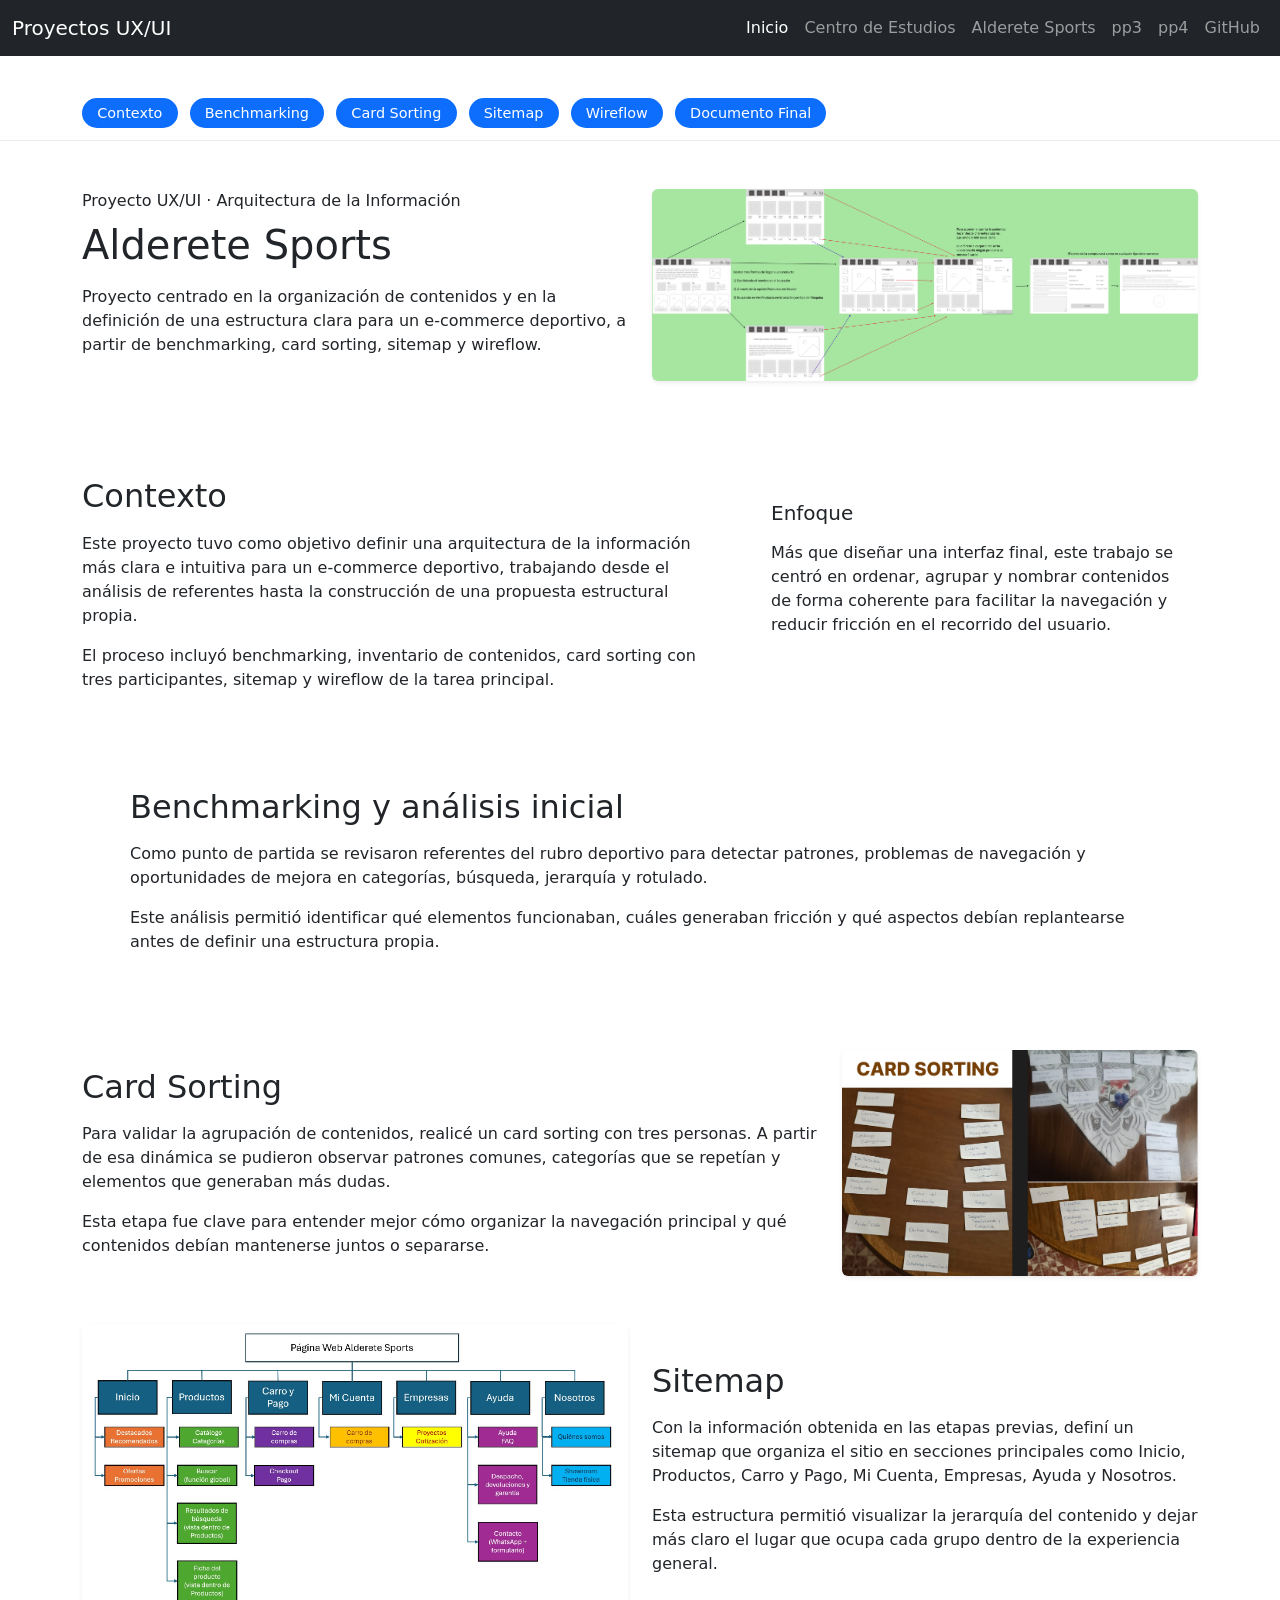
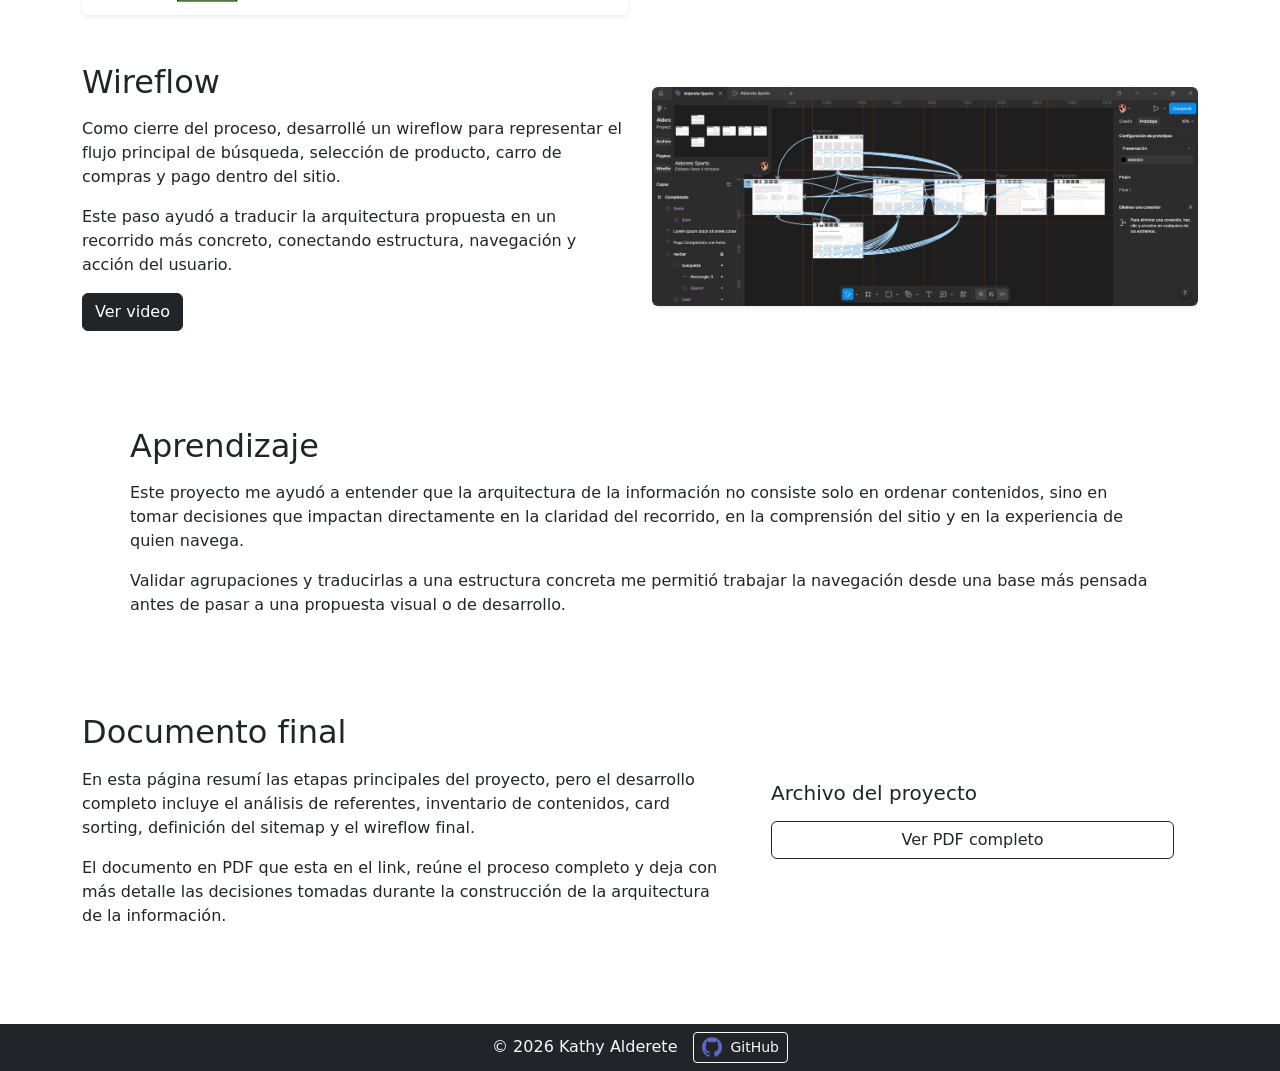
==== pages/alderete_sports.html @ 10eecabd "primer commit creando webs centro de estudio y sports" ====
<!DOCTYPE html>
<html lang="es">

<head>
    <meta charset="UTF-8">
    <meta name="viewport" content="width=device-width, initial-scale=1.0">
    <title>Proyectos UX/UI</title>
    <link href="https://cdn.jsdelivr.net/npm/bootstrap@5.0.2/dist/css/bootstrap.min.css" rel="stylesheet"
        integrity="sha384-EVSTQN3/azprG1Anm3QDgpJLIm9Nao0Yz1ztcQTwFspd3yD65VohhpuuCOmLASjC" crossorigin="anonymous">
    <link rel="preconnect" href="https://i.ytimg.com">
    <link rel="preconnect" href="https://www.youtube.com">
    <link rel="stylesheet" href="../assets/css/style.css">
</head>

<body>
    <!-- Navbar -->
    <nav class="navbar navbar-expand-lg navbar-dark bg-dark fixed-top">
        <div class="container-fluid">
            <!-- Izquierda -->
            <a class="navbar-brand" href="#">Proyectos UX/UI</a>
            <!-- Botón hamburguesa alineado a la derecha -->
            <button class="navbar-toggler" type="button" data-bs-toggle="collapse" data-bs-target="#navbarNav"
                aria-controls="navbarNav" aria-expanded="false" aria-label="Toggle navigation">
                <span class="navbar-toggler-icon"></span>
            </button>
            <!-- Menú alineado a la derecha al expandir -->
            <div class="collapse navbar-collapse" id="navbarNav">
                <ul class="navbar-nav ms-auto mb-2 mb-lg-0">
                    <li class="nav-item">
                        <a class="nav-link active" aria-current="#bienvenido" href="../index.html">Inicio</a>
                    </li>
                    <li class="nav-item">
                        <a class="nav-link" href="./centro_de_estudios_alderete.html">Centro de Estudios</a>
                    </li>
                    <li class="nav-item">
                        <a class="nav-link" href="./alderete_sports.html">Alderete Sports</a>
                    </li>
                    <li class="nav-item">
                        <a class="nav-link" href="#pp3">pp3</a>
                    </li>
                    <li class="nav-item">
                        <a class="nav-link" href="#pp4">pp4</a>
                    </li>
                    <li class="nav-item">
                        <!-- target="_blank" rel="noopener noreferrer" se uso para generar una página nueva con el enlace -->
                        <a class="nav-link" href="https://github.com/KathyAlde21" target="_blank"
                            rel="noopener noreferrer">GitHub</a>
                    </li>
                </ul>
            </div>
        </div>
    </nav>
    <div style="height: 56px;"></div> <!-- Espacio para navbar fija -->

    <!-- derivan a cada segmento, para facilitar al usuario la elección -->
    <section class="project-subnav">
        <div class="container">
            <nav class="project-meta" aria-label="Navegación interna del proyecto">
                <a href="#contexto" class="project-tag">Contexto</a>
                <a href="#benchmarking" class="project-tag">Benchmarking</a>
                <a href="#card-sorting" class="project-tag">Card Sorting</a>
                <a href="#sitemap" class="project-tag">Sitemap</a>
                <a href="#wireflow" class="project-tag">Wireflow</a>
                <a href="#documento-final" class="project-tag">Documento Final</a>
            </nav>
        </div>
    </section>

    <!-- Contenido principal del proyecto -->
    <main class="project-main">
        <!-- primer bloque => descripcin proyecto -->
        <section class="project-hero container py-5">
            <div class="row align-items-center g-4">
                <div class="col-12 col-lg-6">
                    <p class="project-kicker mb-2">Proyecto UX/UI · Arquitectura de la Información</p>
                    <h1 class="project-title mb-3">Alderete Sports</h1>
                    <p class="project-lead mb-4">
                        Proyecto centrado en la organización de contenidos y en la definición
                        de una estructura clara para un e-commerce deportivo, a partir de
                        benchmarking, card sorting, sitemap y wireflow.
                    </p>
                </div>
                <div class="col-12 col-lg-6">
                    <button type="button" class="image-button p-0 border-0 bg-transparent" data-bs-toggle="modal"
                        data-bs-target="#modalSitemapAldereteSports"
                        aria-label="Ampliar sitemap del proyecto Alderete Sports">
                        <img src="../assets/img/alderete_sports/prototipo_alderete_sports.png"
                            class="img-fluid rounded shadow-sm project-image"
                            alt="Sitemap del proyecto Alderete Sports">
                    </button>
                </div>
            </div>
        </section>

        <!-- segundo bloque => contexto -->
        <section id="contexto" class="project-overview container pb-5 pt-5">
            <div class="row g-4">
                <div class="col-12 col-lg-7">
                    <h2 class="section-title mb-3">Contexto</h2>
                    <p>
                        Este proyecto tuvo como objetivo definir una arquitectura de la información
                        más clara e intuitiva para un e-commerce deportivo, trabajando desde el análisis
                        de referentes hasta la construcción de una propuesta estructural propia.
                    </p>
                    <p class="mb-0">
                        El proceso incluyó benchmarking, inventario de contenidos, card sorting con
                        tres participantes, sitemap y wireflow de la tarea principal.
                    </p>
                </div>
                <div class="col-12 col-lg-5">
                    <div class="project-card p-4 h-100">
                        <h3 class="h5 mb-3">Enfoque</h3>
                        <p class="mb-0">
                            Más que diseñar una interfaz final, este trabajo se centró en ordenar,
                            agrupar y nombrar contenidos de forma coherente para facilitar la navegación
                            y reducir fricción en el recorrido del usuario.
                        </p>
                    </div>
                </div>
            </div>
        </section>

        <!-- tercer bloque => benchmarking -->
        <section id="benchmarking" class="project-moodboard container pb-5">
            <div class="project-highlight p-4 p-lg-5">
                <h2 class="section-title mb-3">Benchmarking y análisis inicial</h2>
                <p>
                    Como punto de partida se revisaron referentes del rubro deportivo para detectar
                    patrones, problemas de navegación y oportunidades de mejora en categorías, búsqueda,
                    jerarquía y rotulado.
                </p>
                <p class="mb-0">
                    Este análisis permitió identificar qué elementos funcionaban, cuáles generaban fricción
                    y qué aspectos debían replantearse antes de definir una estructura propia.
                </p>
            </div>
        </section>

        <!-- cuarto bloque => card sorting -->
        <section id="card-sorting" class="project-figma container pb-5">
            <div class="row align-items-center g-4">
                <div class="col-12 col-lg-8 order-2 order-lg-1">
                    <h2 class="section-title mb-3">Card Sorting</h2>
                    <p>
                        Para validar la agrupación de contenidos, realicé un card sorting con tres personas.
                        A partir de esa dinámica se pudieron observar patrones comunes, categorías que se
                        repetían y elementos que generaban más dudas.
                    </p>
                    <p class="mb-0">
                        Esta etapa fue clave para entender mejor cómo organizar la navegación principal y qué
                        contenidos debían mantenerse juntos o separarse.
                    </p>
                </div>

                <div class="col-12 col-lg-4 order-1 order-lg-2">
                    <button type="button" class="image-button p-0 border-0 bg-transparent" data-bs-toggle="modal"
                        data-bs-target="#modalCardSortingAldereteSports"
                        aria-label="Ampliar card sorting del proyecto Alderete Sports">
                        <img src="../assets/img/alderete_sports/card_sorting_alderete_sports.png"
                            class="img-fluid rounded shadow-sm project-image"
                            alt="Card sorting realizado para el proyecto Alderete Sports">
                    </button>
                </div>
            </div>
        </section>

        <!-- quinto bloque => sitemap -->
        <section id="sitemap" class="project-overview container pb-5">
            <div class="row align-items-center g-4">
                <div class="col-12 col-lg-6">
                    <button type="button" class="image-button p-0 border-0 bg-transparent" data-bs-toggle="modal"
                        data-bs-target="#modalSitemapAldereteSportsDos"
                        aria-label="Ampliar sitemap del proyecto Alderete Sports">
                        <img src="../assets/img/alderete_sports/alderete_sports.jpg"
                            class="img-fluid rounded shadow-sm project-image"
                            alt="Mapa de navegación del proyecto Alderete Sports">
                    </button>
                </div>
                <div class="col-12 col-lg-6">
                    <h2 class="section-title mb-3">Sitemap</h2>
                    <p>
                        Con la información obtenida en las etapas previas, definí un sitemap que organiza
                        el sitio en secciones principales como Inicio, Productos, Carro y Pago, Mi Cuenta,
                        Empresas, Ayuda y Nosotros.
                    </p>
                    <p class="mb-0">
                        Esta estructura permitió visualizar la jerarquía del contenido y dejar más claro
                        el lugar que ocupa cada grupo dentro de la experiencia general.
                    </p>
                </div>
            </div>
        </section>

        <!-- sexto bloque => wireflow -->
        <section id="wireflow" class="project-video container pb-5">
            <div class="row align-items-center g-4">
                <div class="col-12 col-lg-6">
                    <h2 class="section-title mb-3">Wireflow</h2>
                    <p>
                        Como cierre del proceso, desarrollé un wireflow para representar el flujo principal
                        de búsqueda, selección de producto, carro de compras y pago dentro del sitio.
                    </p>
                    <p>
                        Este paso ayudó a traducir la arquitectura propuesta en un recorrido más concreto,
                        conectando estructura, navegación y acción del usuario.
                    </p>

                    <a class="btn btn-dark" href="../assets/video/alderete_sports/prototipo_alderete_sports.mp4"
                        target="_blank" rel="noopener noreferrer">Ver video</a>
                </div>
                <div class="col-12 col-lg-6">
                    <div class="video-preview">
                        <button type="button" class="image-button p-0 border-0 bg-transparent" data-bs-toggle="modal"
                            data-bs-target="#modalWireflowAldereteSports"
                            aria-label="Ampliar wireflow del proyecto Alderete Sports">
                            <img src="../assets/img/alderete_sports/figma_alderete_sports.jpg"
                                class="img-fluid rounded shadow-sm"
                                alt="Vista previa del wireflow del proyecto Alderete Sports">
                        </button>
                    </div>
                </div>

            </div>
        </section>

        <!-- séptimo bloque => cierre -->
        <section id="cierre" class="project-learning container pb-5">
            <div class="project-highlight p-4 p-lg-5">
                <h2 class="section-title mb-3">Aprendizaje</h2>
                <p>
                    Este proyecto me ayudó a entender que la arquitectura de la información no consiste solo
                    en ordenar contenidos, sino en tomar decisiones que impactan directamente en la claridad
                    del recorrido, en la comprensión del sitio y en la experiencia de quien navega.
                </p>
                <p class="mb-0">
                    Validar agrupaciones y traducirlas a una estructura concreta me permitió trabajar la
                    navegación desde una base más pensada antes de pasar a una propuesta visual o de desarrollo.
                </p>
            </div>
        </section>

        <!-- octavo bloque => Documento final PDF -->
        <section id="documento-final" class="project-closing container pb-5">
            <div class="row align-items-center g-4">
                <div class="col-12 col-lg-7">
                    <h2 class="section-title mb-3">Documento final</h2>
                    <p>
                        En esta página resumí las etapas principales del proyecto, pero el desarrollo
                        completo incluye el análisis de referentes, inventario de contenidos, card sorting,
                        definición del sitemap y el wireflow final.
                    </p>
                    <p class="mb-0">
                        El documento en PDF que esta en el link, reúne el proceso completo y deja con más detalle las decisiones
                        tomadas durante la construcción de la arquitectura de la información.
                    </p>
                </div>
                <div class="col-12 col-lg-5">
                    <div class="project-card p-4 h-100 d-flex flex-column justify-content-center">
                        <h3 class="h5 mb-3">Archivo del proyecto</h3>
                        <a class="btn btn-outline-dark"
                            href="../assets/docs/alderete_sports/Modulo_4_Arquitectura_de_la_Informacin.pdf"
                            target="_blank" rel="noopener noreferrer">
                            Ver PDF completo
                        </a>
                    </div>
                </div>
            </div>
        </section>

        <!-- INICIO MODALES IMAGENES => para ampliar las imágenes sin salir de la web -->
        <section>
            <!-- Modal Mapa del Sitio diseño Figma -->
            <div class="modal fade" id="modalSitemapAldereteSports" tabindex="-1"
                aria-labelledby="modalSitemapAldereteSportsLabel" aria-hidden="true">
                <div class="modal-dialog modal-lg modal-dialog-centered">
                    <div class="modal-content">
                        <div class="modal-header">
                            <h5 class="modal-title" id="modalSitemapAldereteSportsLabel">Sitemap del proyecto Alderete
                                Sports</h5>
                            <button type="button" class="btn-close" data-bs-dismiss="modal"
                                aria-label="Cerrar"></button>
                        </div>
                        <div class="modal-body">
                            <img src="../assets/img/alderete_sports/prototipo_alderete_sports.png" class="img-fluid"
                                alt="Sitemap del proyecto Alderete Sports">
                        </div>
                    </div>
                </div>
            </div>
            <!-- Modal Card Sorting -->
            <div class="modal fade" id="modalCardSortingAldereteSports" tabindex="-1"
                aria-labelledby="modalCardSortingAldereteSportsLabel" aria-hidden="true">
                <div class="modal-dialog modal-lg modal-dialog-centered">
                    <div class="modal-content">
                        <div class="modal-header">
                            <h5 class="modal-title" id="modalCardSortingAldereteSportsLabel">Card Sorting del proyecto
                                Alderete Sports</h5>
                            <button type="button" class="btn-close" data-bs-dismiss="modal"
                                aria-label="Cerrar"></button>
                        </div>
                        <div class="modal-body
">
                            <img src="../assets/img/alderete_sports/card_sorting_alderete_sports.png" class="img-fluid"
                                alt="Card Sorting del proyecto Alderete Sports">
                        </div>
                    </div>
                </div>
            </div>
            <!-- Modal estructura de navegación -->
            <div class="modal fade" id="modalSitemapAldereteSportsDos" tabindex="-1"
                aria-labelledby="modalSitemapAldereteSportsDosLabel" aria-hidden="true">
                <div class="modal-dialog modal-lg modal-dialog-centered">
                    <div class="modal-content">
                        <div class="modal-header">
                            <h5 class="modal-title" id="modalSitemapAldereteSportsDosLabel">Sitemap del proyecto
                                Alderete Sports</h5>
                            <button type="button" class="btn-close" data-bs-dismiss="modal"
                                aria-label="Cerrar"></button>
                        </div>
                        <div class="modal-body
">
                            <img src="../assets/img/alderete_sports/alderete_sports.jpg" class="img-fluid"
                                alt="Sitemap del proyecto Alderete Sports">
                        </div>
                    </div>
                </div>
            </div>
            <!-- Modal Wireflow -->
            <div class="modal fade" id="modalWireflowAldereteSports" tabindex="-1"
                aria-labelledby="modalWireflowAldereteSportsLabel" aria-hidden="true">
                <div class="modal-dialog modal-lg modal-dialog-centered">
                    <div class="modal-content">
                        <div class="modal-header">
                            <h5 class="modal-title" id="modalWireflowAldereteSportsLabel">Wireflow del proyecto Alderete
                                Sports</h5>
                            <button type="button" class="btn-close" data-bs-dismiss="modal"
                                aria-label="Cerrar"></button>
                        </div>
                        <div class="modal-body">
                            <img src="../assets/img/alderete_sports/figma_alderete_sports.jpg" class="img-fluid"
                                alt="Wireflow del proyecto Alderete Sports">
                        </div>
                    </div>
                </div>
            </div>
        </section>
        <!-- FIN TODOS LOS MODALES DE LAS IMAGENES -->
    </main>
    <br><br>

    <!-- Footer -->
    <footer class="bg-dark text-light mt-auto">
        <div class="container py-2">
            <div class="d-flex justify-content-center align-items-center gap-3 flex-wrap">
                <p class="mb-0">&copy; 2026 Kathy Alderete</p>
                <a class="btn btn-outline-light btn-sm d-flex align-items-center gap-2"
                    href="https://github.com/KathyAlde21" target="_blank" rel="noopener">
                    <img src="../assets/img/github.png" alt="GitHub Logo" width="20" height="20" class="icon-github"
                        loading="lazy">
                    <span>GitHub</span>
                </a>
            </div>
        </div>
    </footer>

    <!-- Bootstrap JS y dependencias -->
    <script src="https://cdn.jsdelivr.net/npm/@popperjs/core@2.9.2/dist/umd/popper.min.js"
        integrity="sha384-IQsoLXl5PILFhosVNubq5LC7Qb9DXgDA9i+tQ8Zj3iwWAwPtgFTxbJ8NT4GN1R8p"
        crossorigin="anonymous"></script>
    <script src="https://cdn.jsdelivr.net/npm/bootstrap@5.0.2/dist/js/bootstrap.min.js"
        integrity="sha384-cVKIPhGWiC2Al4u+LWgxfKTRIcfu0JTxR+EQDz/bgldoEyl4H0zUF0QKbrJ0EcQF"
        crossorigin="anonymous"></script>
    <!-- Script principal -->
    <script defer src="../assets/js/script.js"></script>
</body>

</html>
---- assets/css/style.css ----
/* ================================================================= */
/* ESTILOS INDEX */
/* ================================================================= */



/* ================================================================= */
/* ESTILOS WEB CENTRO DE ESTUDIOS ALDERETE */
/* ================================================================= */
/* -- estilo tags -- */
.project-tag {
    margin-top: 30px;
    display: inline-block;
    padding: .5rem .95rem;
    border-radius: 999px;
    background-color: #0d6efd;
    color: #fff;
    text-decoration: none;
    font-size: .9rem;
    line-height: 1;
    transition: background-color .2s ease, transform .2s ease;
}

.project-tag:visited {
    color: #fff;
}

.project-tag:hover,.project-tag:focus,.project-tag:active {
    background-color: #0d6efd;
    color: #fff;
    text-decoration: none;
    transform: translateY(-1px);
}

.project-tag:focus-visible {
    outline: 3px solid rgba(13, 110, 253, 0.35);
    outline-offset: 3px;
}

/* -- para imagenes de la pagina centro de estudios -- */
.image-button {
    cursor: zoom-in;
    width: 100%;
}

.project-image {
    transition: transform .25s ease, box-shadow .25s ease;
}

.image-button:hover .project-image {
    transform: scale(1.01);
}

.image-button:focus-visible {
    outline: 3px solid #0d6efd;
    outline-offset: 6px;
    border-radius: 12px;
}

.project-meta {
    display: flex;
    flex-wrap: wrap;
    gap: .75rem;
}

.project-tag {
    display: inline-block;
    padding: .5rem .95rem;
    border-radius: 999px;
    background-color: #0d6efd;
    color: #fff;
    text-decoration: none;
    font-size: .9rem;
    line-height: 1;
    transition: background-color .2s ease, transform .2s ease;
}

.project-tag:hover {
    background-color: #0b5ed7;
    transform: translateY(-1px);
}

.project-tag:focus-visible {
    outline: 3px solid rgba(13, 110, 253, 0.35);
    outline-offset: 3px;
}

/* ================================================================= */
/* ESTILOS WEB ALDERETE SPORTS */
/* ================================================================= */
.project-subnav {
    position: sticky;
    top: 56px;
    z-index: 1020;
    background-color: #fff;
    border-bottom: 1px solid #e9ecef;
    padding: .75rem 0;
    width: 100%;
}
/* -- reutilizo estilos de tags del proyecto centro de estudios -- */
/* .project-meta {
    display: flex;
    flex-wrap: wrap;
    gap: .75rem;
} */

section[id] {
    scroll-margin-top: 140px;
}
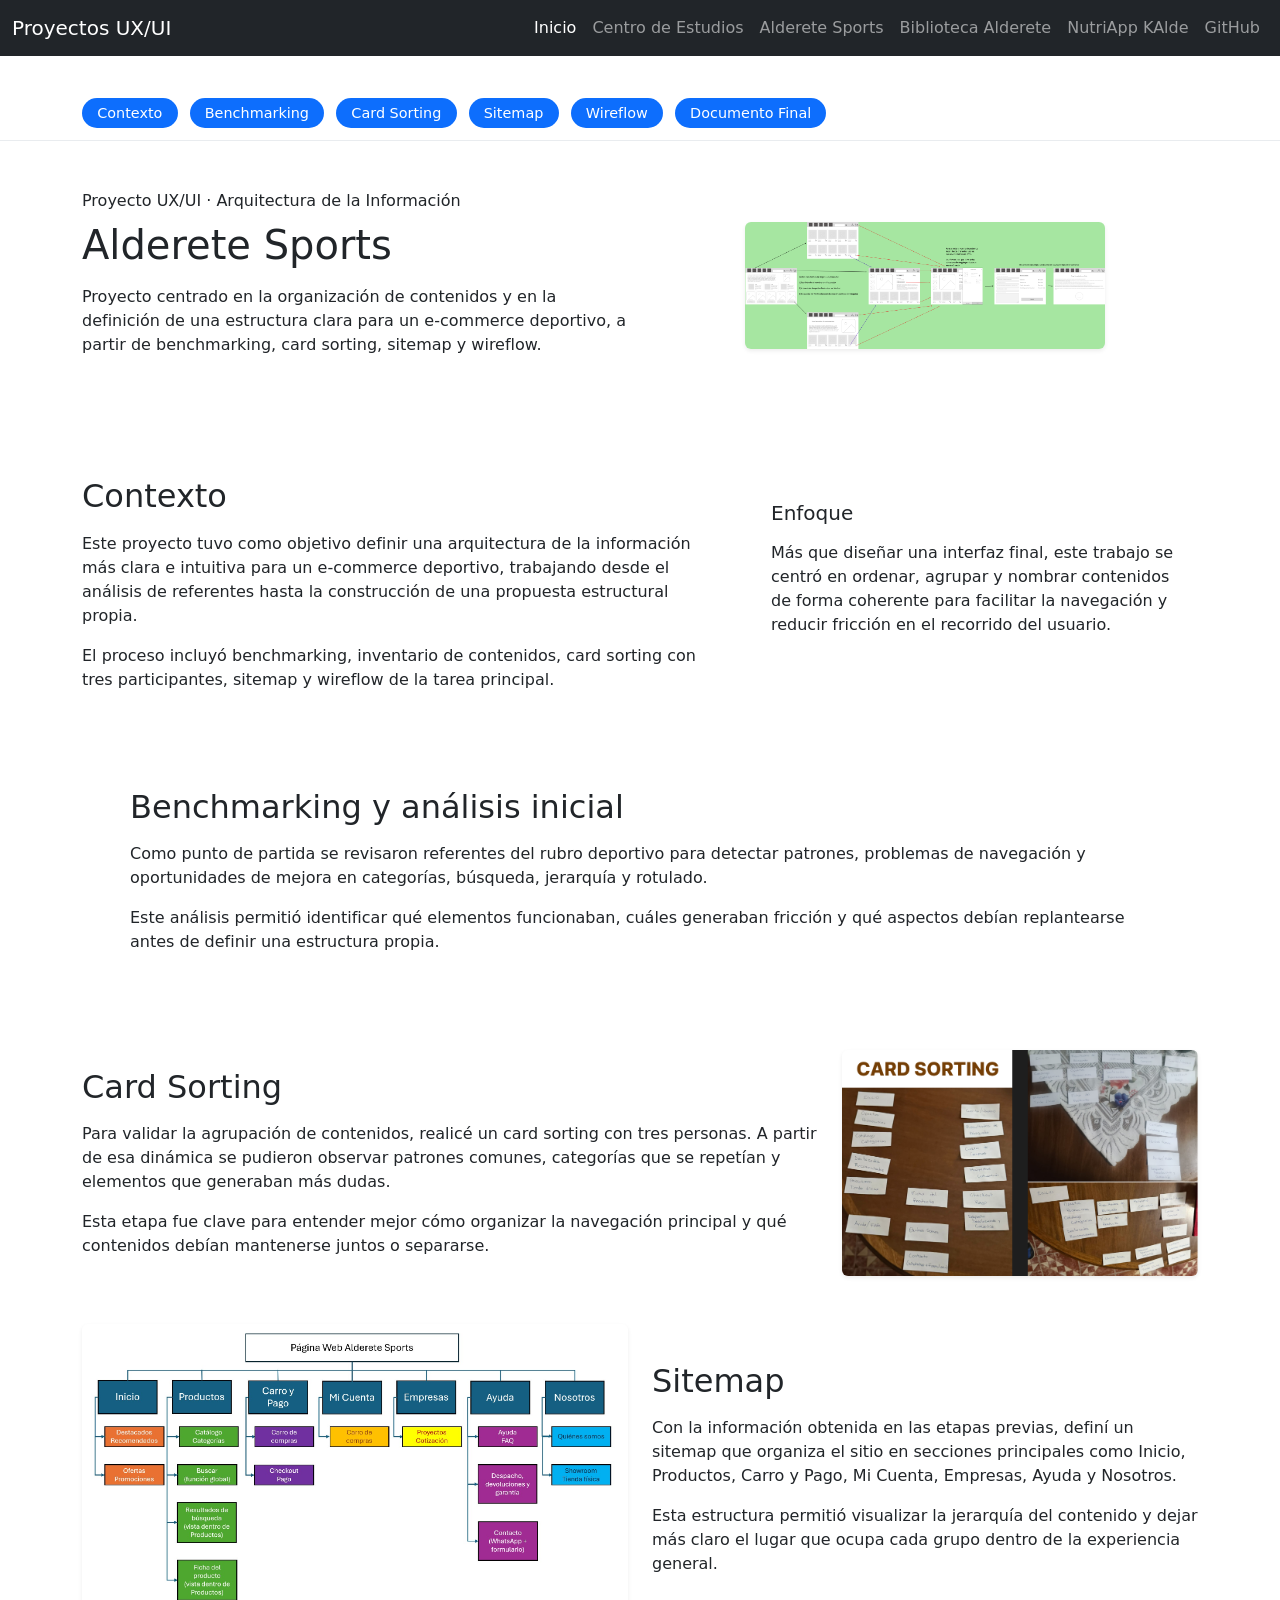
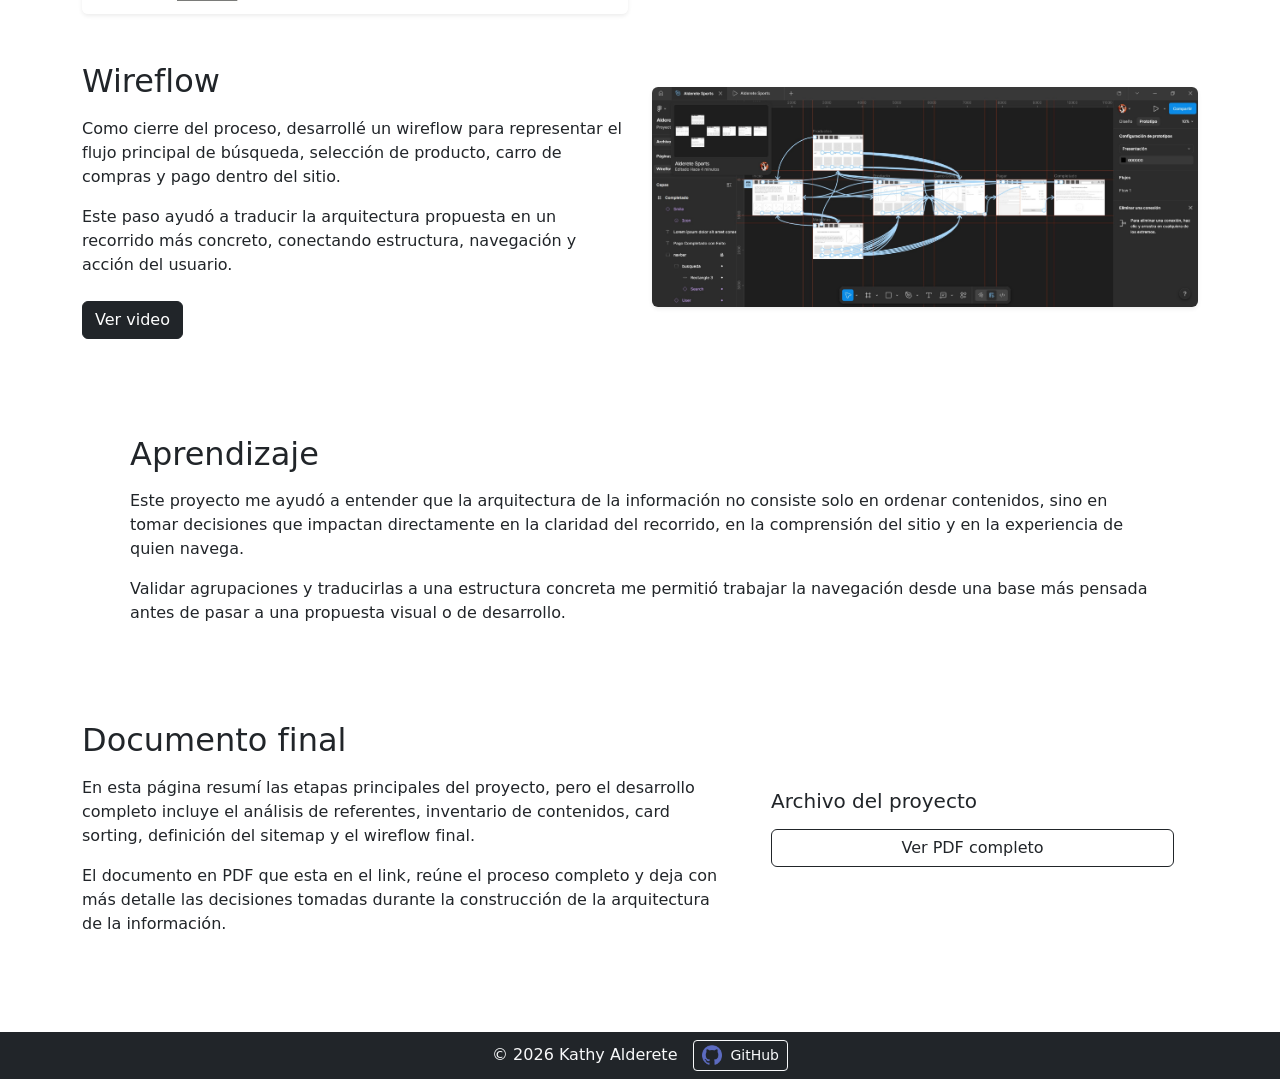
==== commit 100f8b6f: "creando paginas proyectos" ====
--- a/pages/alderete_sports.html
+++ b/pages/alderete_sports.html
@@ -36,10 +36,10 @@
                         <a class="nav-link" href="./alderete_sports.html">Alderete Sports</a>
                     </li>
                     <li class="nav-item">
-                        <a class="nav-link" href="#pp3">pp3</a>
-                    </li>
-                    <li class="nav-item">
-                        <a class="nav-link" href="#pp4">pp4</a>
+                        <a class="nav-link" href="./biblioteca_alderete.html">Biblioteca Alderete</a>
+                    </li>
+                    <li class="nav-item">
+                        <a class="nav-link" href="./nutriapp_kalde.html">NutriApp KAlde</a>
                     </li>
                     <li class="nav-item">
                         <!-- target="_blank" rel="noopener noreferrer" se uso para generar una página nueva con el enlace -->
@@ -258,7 +258,7 @@
                     <div class="project-card p-4 h-100 d-flex flex-column justify-content-center">
                         <h3 class="h5 mb-3">Archivo del proyecto</h3>
                         <a class="btn btn-outline-dark"
-                            href="../assets/docs/alderete_sports/Modulo_4_Arquitectura_de_la_Informacin.pdf"
+                            href="../assets/docs/alderete_sports/m4_arquitectura_de_la_informacion.pdf"
                             target="_blank" rel="noopener noreferrer">
                             Ver PDF completo
                         </a>
--- a/assets/css/style.css
+++ b/assets/css/style.css
@@ -1,8 +1,89 @@
 /* ================================================================= */
 /* ESTILOS INDEX */
 /* ================================================================= */
-
-
+.home-page {
+    background-color: #fff;
+}
+
+.home-kicker {
+    font-size: .95rem;
+    text-transform: uppercase;
+    letter-spacing: .05em;
+    color: #6c757d;
+}
+
+.home-title {
+    font-size: clamp(2rem, 4vw, 3.2rem);
+    line-height: 1.1;
+    margin: 0;
+}
+
+.home-lead {
+    font-size: 1.05rem;
+    color: #495057;
+    max-width: 60ch;
+}
+
+.home-section-title {
+    font-size: 1.75rem;
+    line-height: 1.2;
+    margin: 0;
+}
+
+.home-box {
+    height: 100%;
+    padding: 1.5rem;
+    border: 1px solid #e9ecef;
+    border-radius: 1rem;
+    background-color: #fff;
+    box-shadow: 0 .25rem .75rem rgba(0, 0, 0, .04);
+}
+
+.home-card {
+    height: 100%;
+    padding: 1rem;
+    border: 1px solid #e9ecef;
+    border-radius: 1rem;
+    background-color: #fff;
+    box-shadow: 0 .25rem .75rem rgba(0, 0, 0, .04);
+    display: flex;
+    flex-direction: column;
+}
+
+.home-card-image {
+    width: 100%;
+    height: 240px;
+    object-fit: cover;
+    display: block;
+    border-radius: .75rem;
+    margin-bottom: 1rem;
+    background-color: #f8f9fa;
+}
+
+.home-tags {
+    display: flex;
+    flex-wrap: wrap;
+    gap: .6rem;
+}
+
+.home-tag {
+    display: inline-block;
+    padding: .45rem .85rem;
+    border-radius: 999px;
+    background-color: #f5f5f5;
+    color: #333;
+    border: 1px solid #e2e2e2;
+    font-size: .9rem;
+    line-height: 1;
+}
+
+.home-card .btn {
+    margin-top: auto;
+}
+
+.home-repo .btn {
+    margin-top: .5rem;
+}
 
 /* ================================================================= */
 /* ESTILOS WEB CENTRO DE ESTUDIOS ALDERETE */
@@ -106,4 +187,84 @@
 
 section[id] {
     scroll-margin-top: 140px;
+}
+
+/* ================================================================= */
+/* ESTILOS WEB PROTOTIPO INTERACTIVO */
+/* ================================================================= */
+.img-pantallas {
+    width: 100%;
+    height: 400px;
+    object-fit: contain;
+    display: block;
+}
+
+.double-image-row {
+    display: grid;
+    grid-template-columns: repeat(2, 1fr);
+    gap: 1rem;
+    align-items: start;}
+
+.half-preview {
+    width: 100%;
+}
+
+.img-grillas-columnas {
+    width: 100%;
+    height: 240px;
+    object-fit: contain;
+    display: block;
+    background-color: #f8f9fa;
+    border-radius: .75rem;
+}
+
+.small-preview {
+    border: 1px solid #dee2e6;
+    border-radius: .5rem;
+    background-color: #f8f9fa;
+    padding: .25rem;
+}
+
+.gallery-card {
+    background: #fff;
+    border: 1px solid #e9ecef;
+    border-radius: 1rem;
+    padding: 1rem;
+    height: 100%;
+}
+
+.gallery-card p {
+    margin-bottom: 0;
+}
+
+#pantallas {
+    scroll-margin-top: 160px;
+}
+
+/* ================================================================= */
+/* ESTILOS WEB BIBLIOTECA ALDERETE */
+/* ================================================================= */
+.video-preview img {
+    width: 100%;
+    display: block;
+    object-fit: cover;
+}
+
+.project-video .btn {
+    margin-top: .5rem;
+}
+/* ================================================================= */
+/* ESTILOS WEB NUTRIAPP KALDE */
+/* ================================================================= */
+.project-hero .image-button {
+    display: block;
+    max-width: 360px;
+    margin-inline: auto;
+}
+
+.project-hero .project-image {
+    width: 100%;
+    max-height: 300px;
+    object-fit: contain;
+    display: block;
 }
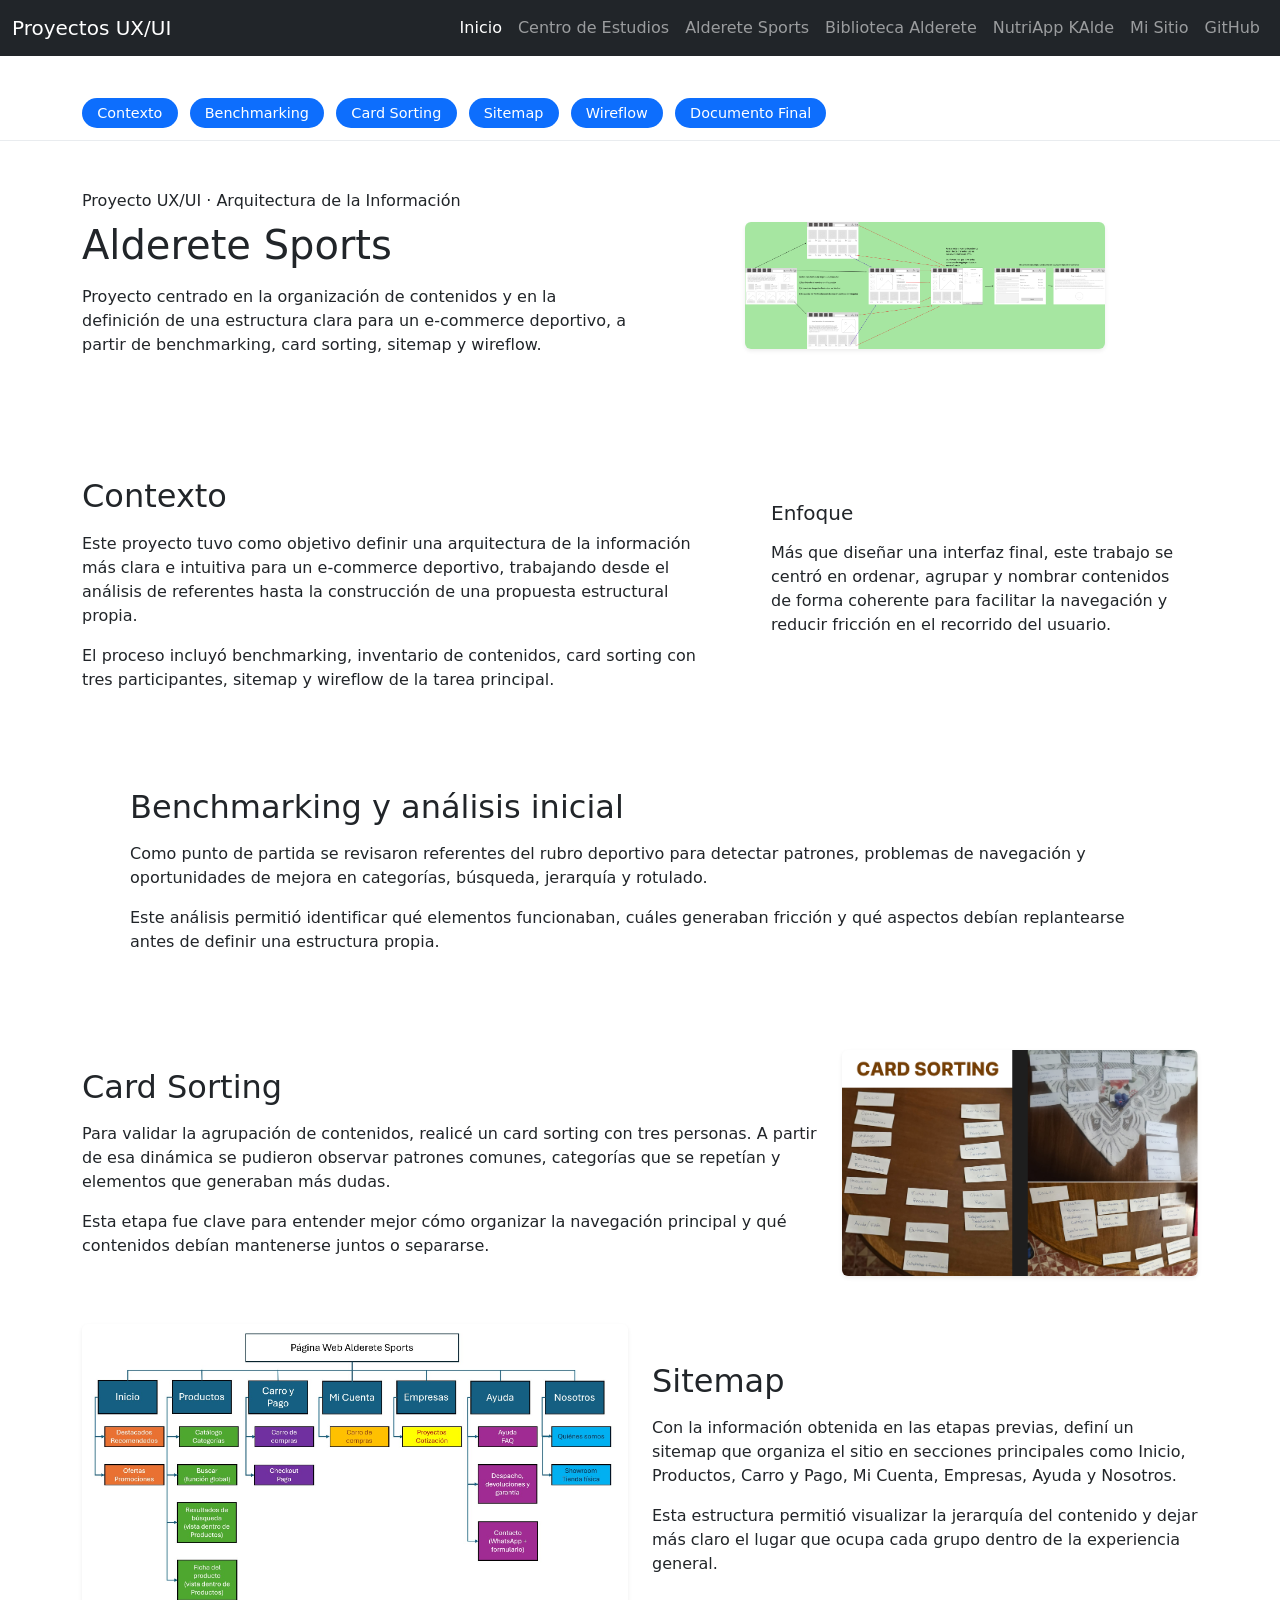
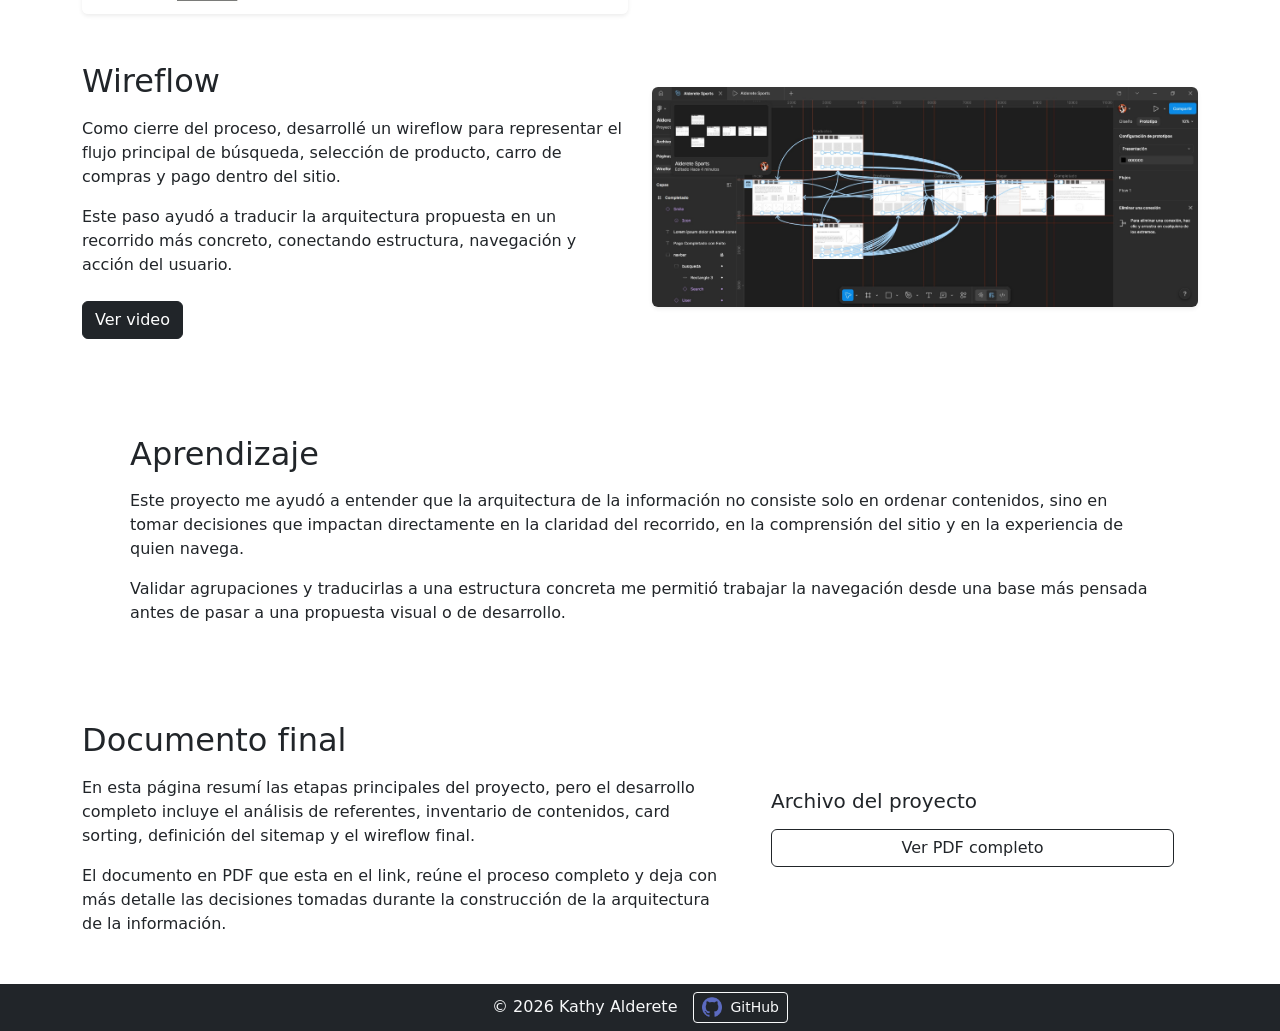
==== commit af444726: "creando mi sitio, actualizando README y gh-pages" ====
--- a/pages/alderete_sports.html
+++ b/pages/alderete_sports.html
@@ -42,6 +42,9 @@
                         <a class="nav-link" href="./nutriapp_kalde.html">NutriApp KAlde</a>
                     </li>
                     <li class="nav-item">
+                        <a class="nav-link" href="./mi_sitio.html">Mi Sitio</a>
+                    </li>
+                    <li class="nav-item">
                         <!-- target="_blank" rel="noopener noreferrer" se uso para generar una página nueva con el enlace -->
                         <a class="nav-link" href="https://github.com/KathyAlde21" target="_blank"
                             rel="noopener noreferrer">GitHub</a>
@@ -250,7 +253,8 @@
                         definición del sitemap y el wireflow final.
                     </p>
                     <p class="mb-0">
-                        El documento en PDF que esta en el link, reúne el proceso completo y deja con más detalle las decisiones
+                        El documento en PDF que esta en el link, reúne el proceso completo y deja con más detalle las
+                        decisiones
                         tomadas durante la construcción de la arquitectura de la información.
                     </p>
                 </div>
@@ -258,8 +262,8 @@
                     <div class="project-card p-4 h-100 d-flex flex-column justify-content-center">
                         <h3 class="h5 mb-3">Archivo del proyecto</h3>
                         <a class="btn btn-outline-dark"
-                            href="../assets/docs/alderete_sports/m4_arquitectura_de_la_informacion.pdf"
-                            target="_blank" rel="noopener noreferrer">
+                            href="../assets/docs/alderete_sports/m4_arquitectura_de_la_informacion.pdf" target="_blank"
+                            rel="noopener noreferrer">
                             Ver PDF completo
                         </a>
                     </div>
@@ -346,7 +350,6 @@
         </section>
         <!-- FIN TODOS LOS MODALES DE LAS IMAGENES -->
     </main>
-    <br><br>
 
     <!-- Footer -->
     <footer class="bg-dark text-light mt-auto">
--- a/assets/css/style.css
+++ b/assets/css/style.css
@@ -1,3 +1,10 @@
+/* ================================================================= */
+/* ESTILOS GENERALES */
+/* ================================================================= */
+footer {
+    margin-top: 2rem;
+}
+
 /* ================================================================= */
 /* ESTILOS INDEX */
 /* ================================================================= */
@@ -267,4 +274,30 @@
     max-height: 300px;
     object-fit: contain;
     display: block;
+}
+/* ================================================================= */
+/* ESTILOS MI SITIO */
+/* ================================================================= */
+.home-card-compact {
+    max-width: 760px;
+    margin-inline: auto;
+    padding: 1rem;
+}
+
+.home-card-image-compact {
+    width: 100%;
+    height: 180px;
+    object-fit: cover;
+    display: block;
+    border-radius: .75rem;
+    margin-bottom: 1rem;
+    background-color: #f8f9fa;
+}
+
+.home-extra-project .home-card h3 {
+    font-size: 1.35rem;
+}
+
+.home-extra-project .home-card p {
+    max-width: 60ch;
 }
